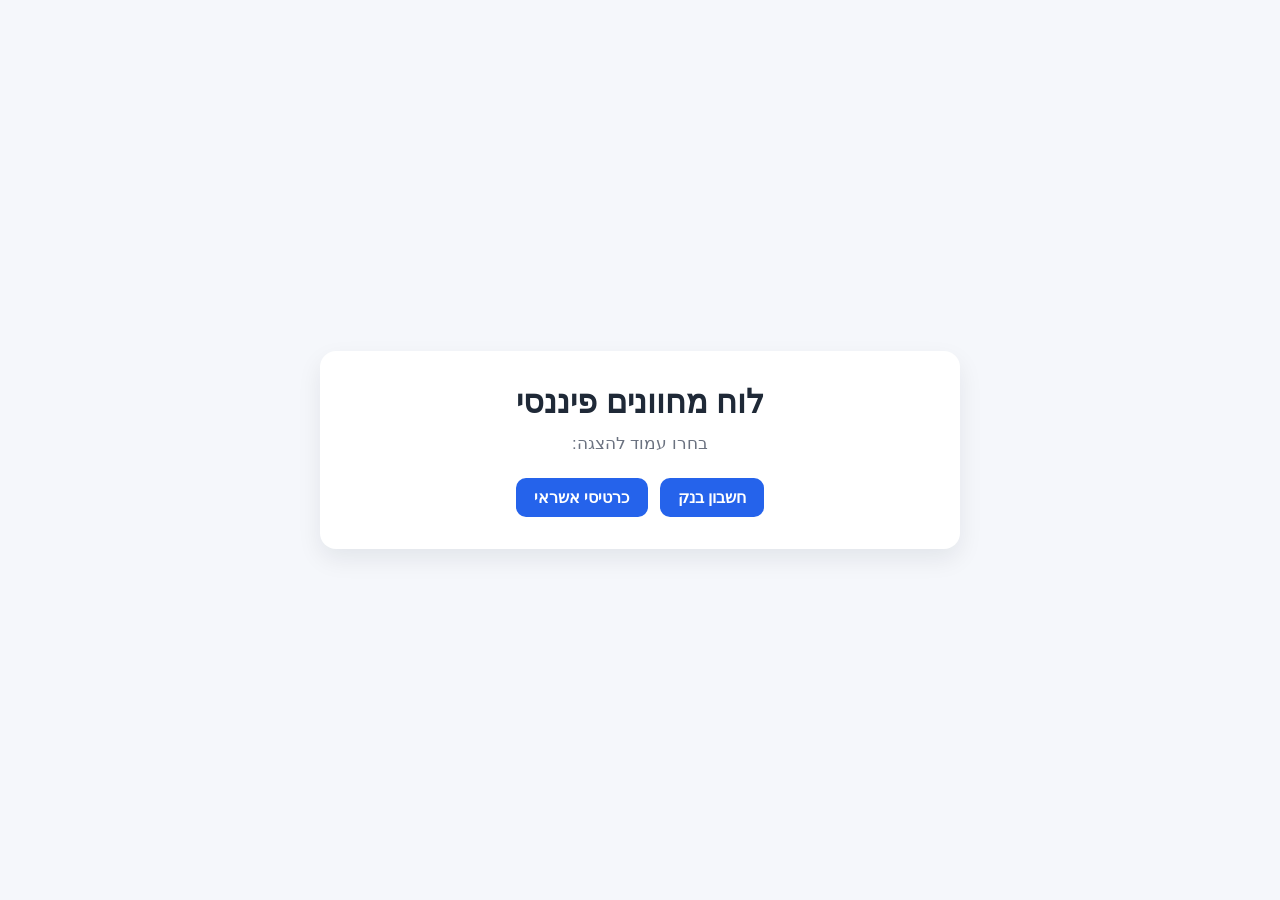
==== index.html @ 8fb2b8dc "Create initial RTL dashboard skeleton pages" ====
<!doctype html>
<html lang="he" dir="rtl">
  <head>
    <meta charset="UTF-8" />
    <meta name="viewport" content="width=device-width, initial-scale=1.0" />
    <title>finance-dashboard-v2</title>
    <link rel="stylesheet" href="style.css" />
  </head>
  <body>
    <main class="container">
      <h1>לוח מחוונים פיננסי</h1>
      <p class="subtitle">בחרו עמוד להצגה:</p>
      <nav class="nav-buttons" aria-label="ניווט ראשי">
        <a class="button" href="bank.html">חשבון בנק</a>
        <a class="button" href="credit.html">כרטיסי אשראי</a>
      </nav>
    </main>
    <script src="app.js"></script>
  </body>
</html>
---- style.css ----
:root {
  color-scheme: light;
  --bg: #f5f7fb;
  --card: #ffffff;
  --text: #1f2937;
  --muted: #6b7280;
  --primary: #2563eb;
  --primary-hover: #1d4ed8;
  --shadow: 0 10px 25px rgba(15, 23, 42, 0.08);
}

* {
  box-sizing: border-box;
}

body {
  margin: 0;
  min-height: 100vh;
  font-family: "Segoe UI", Tahoma, Arial, sans-serif;
  background: var(--bg);
  color: var(--text);
  display: grid;
  place-items: center;
  padding: 24px;
}

.container {
  width: min(100%, 640px);
  background: var(--card);
  border-radius: 16px;
  box-shadow: var(--shadow);
  padding: 32px;
  text-align: center;
}

h1 {
  margin: 0 0 12px;
  font-size: 2rem;
}

.subtitle,
.placeholder {
  margin: 0 0 24px;
  color: var(--muted);
  font-size: 1.05rem;
}

.nav-buttons {
  display: flex;
  gap: 12px;
  justify-content: center;
  flex-wrap: wrap;
}

.button,
.back-link {
  display: inline-flex;
  align-items: center;
  justify-content: center;
  text-decoration: none;
  border-radius: 10px;
  padding: 10px 18px;
  font-weight: 600;
  transition: 0.2s ease;
}

.button {
  background: var(--primary);
  color: #fff;
}

.button:hover,
.button:focus-visible {
  background: var(--primary-hover);
}

.back-link {
  color: var(--primary);
  border: 1px solid #dbeafe;
  background: #eff6ff;
}

.back-link:hover,
.back-link:focus-visible {
  background: #dbeafe;
}
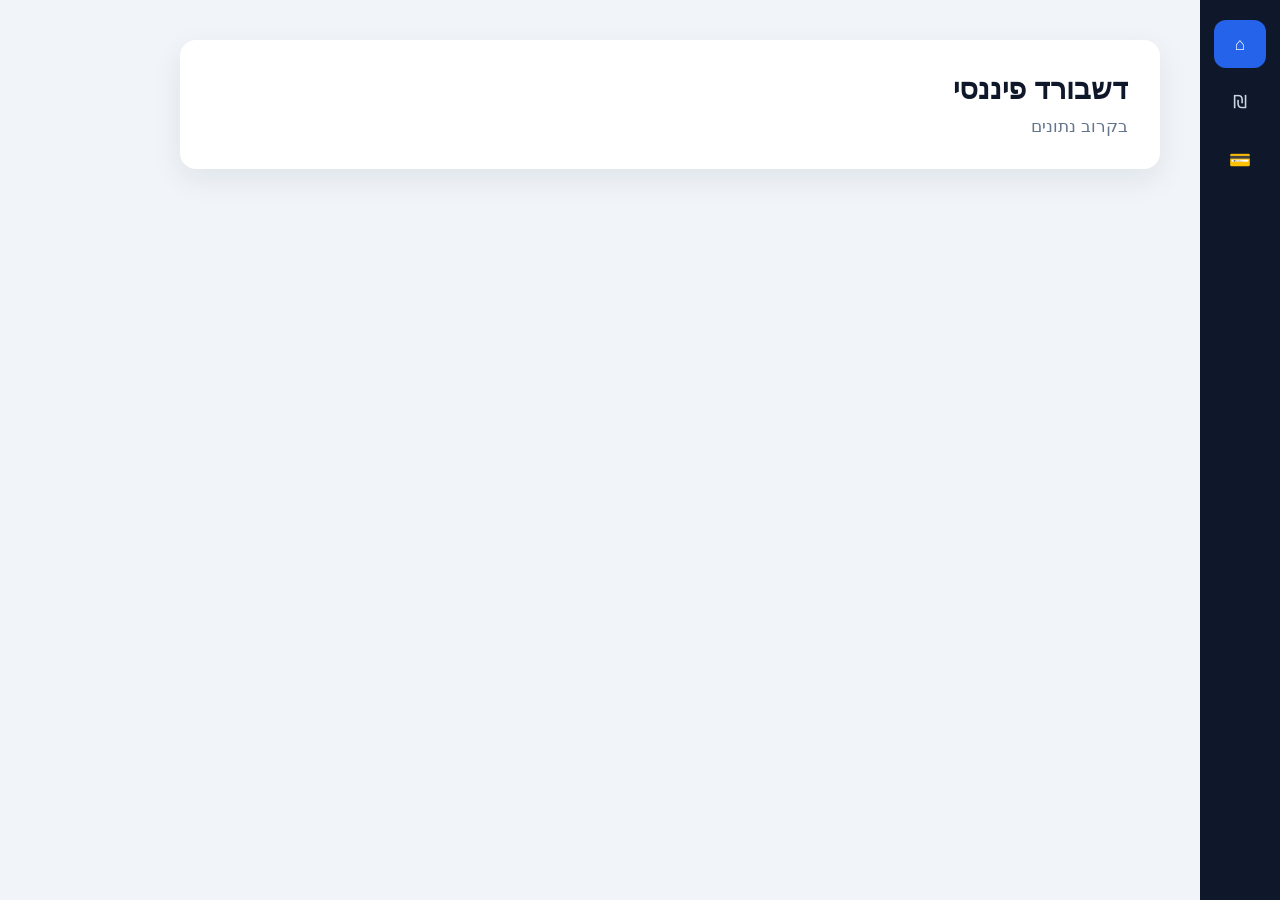
==== commit 4c90be80: "Implement modern RTL layout with expandable sidebar" ====
--- a/index.html
+++ b/index.html
@@ -3,18 +3,32 @@
   <head>
     <meta charset="UTF-8" />
     <meta name="viewport" content="width=device-width, initial-scale=1.0" />
-    <title>finance-dashboard-v2</title>
+    <title>דשבורד | finance-dashboard-v2</title>
     <link rel="stylesheet" href="style.css" />
   </head>
   <body>
-    <main class="container">
-      <h1>לוח מחוונים פיננסי</h1>
-      <p class="subtitle">בחרו עמוד להצגה:</p>
-      <nav class="nav-buttons" aria-label="ניווט ראשי">
-        <a class="button" href="bank.html">חשבון בנק</a>
-        <a class="button" href="credit.html">כרטיסי אשראי</a>
-      </nav>
+    <aside class="sidebar" aria-label="תפריט ניווט">
+      <a class="menu-item active" href="index.html" aria-current="page">
+        <span class="icon" aria-hidden="true">⌂</span>
+        <span class="label">דשבורד</span>
+      </a>
+      <a class="menu-item" href="bank.html">
+        <span class="icon" aria-hidden="true">₪</span>
+        <span class="label">בנק</span>
+      </a>
+      <a class="menu-item" href="credit.html">
+        <span class="icon" aria-hidden="true">💳</span>
+        <span class="label">כרטיסי אשראי</span>
+      </a>
+    </aside>
+
+    <main class="content">
+      <section class="card">
+        <h1>דשבורד פיננסי</h1>
+        <p>בקרוב נתונים</p>
+      </section>
     </main>
+
     <script src="app.js"></script>
   </body>
 </html>
--- a/style.css
+++ b/style.css
@@ -1,86 +1,141 @@
 :root {
-  color-scheme: light;
-  --bg: #f5f7fb;
-  --card: #ffffff;
-  --text: #1f2937;
-  --muted: #6b7280;
-  --primary: #2563eb;
-  --primary-hover: #1d4ed8;
-  --shadow: 0 10px 25px rgba(15, 23, 42, 0.08);
+  --sidebar-bg: #0f172a;
+  --main-bg: #f1f5f9;
+  --card-bg: #ffffff;
+  --accent: #2563eb;
+  --accent-hover: #3b82f6;
+  --text-main: #0f172a;
+  --text-muted: #64748b;
+  --sidebar-collapsed: 80px;
+  --sidebar-expanded: 240px;
+  --radius: 16px;
+  --transition: 0.3s ease;
+  --shadow: 0 10px 30px rgba(15, 23, 42, 0.08);
 }
 
 * {
   box-sizing: border-box;
 }
 
+html,
 body {
   margin: 0;
-  min-height: 100vh;
+  min-height: 100%;
   font-family: "Segoe UI", Tahoma, Arial, sans-serif;
-  background: var(--bg);
-  color: var(--text);
-  display: grid;
-  place-items: center;
-  padding: 24px;
+  background: var(--main-bg);
+  color: var(--text-main);
 }
 
-.container {
-  width: min(100%, 640px);
-  background: var(--card);
-  border-radius: 16px;
+.sidebar {
+  position: fixed;
+  inset: 0 0 0 auto;
+  width: var(--sidebar-collapsed);
+  background: var(--sidebar-bg);
+  display: flex;
+  flex-direction: column;
+  gap: 10px;
+  padding: 20px 14px;
+  transition: width var(--transition);
+  overflow: hidden;
+}
+
+.sidebar:hover {
+  width: var(--sidebar-expanded);
+}
+
+.menu-item {
+  display: flex;
+  align-items: center;
+  gap: 14px;
+  min-height: 48px;
+  border-radius: 12px;
+  color: #cbd5e1;
+  text-decoration: none;
+  padding: 0 12px;
+  white-space: nowrap;
+  transition: background-color var(--transition), color var(--transition);
+}
+
+.menu-item .icon {
+  width: 28px;
+  text-align: center;
+  font-size: 1.1rem;
+  flex-shrink: 0;
+}
+
+.menu-item .label {
+  opacity: 0;
+  transform: translateX(8px);
+  transition: opacity var(--transition), transform var(--transition);
+}
+
+.sidebar:hover .menu-item .label {
+  opacity: 1;
+  transform: translateX(0);
+}
+
+.menu-item:hover {
+  background: rgba(59, 130, 246, 0.16);
+  color: #ffffff;
+}
+
+.menu-item.active {
+  background: var(--accent);
+  color: #ffffff;
+}
+
+.content {
+  min-height: 100vh;
+  margin-right: var(--sidebar-collapsed);
+  padding: 40px;
+  display: grid;
+  align-items: start;
+  transition: margin-right var(--transition);
+}
+
+.sidebar:hover ~ .content {
+  margin-right: var(--sidebar-expanded);
+}
+
+.card {
+  width: min(100%, 980px);
+  background: var(--card-bg);
+  border-radius: var(--radius);
   box-shadow: var(--shadow);
   padding: 32px;
-  text-align: center;
 }
 
 h1 {
-  margin: 0 0 12px;
-  font-size: 2rem;
+  margin: 0 0 10px;
+  font-size: 1.8rem;
 }
 
-.subtitle,
-.placeholder {
-  margin: 0 0 24px;
-  color: var(--muted);
+p {
+  margin: 0;
+  color: var(--text-muted);
   font-size: 1.05rem;
 }
 
-.nav-buttons {
-  display: flex;
-  gap: 12px;
-  justify-content: center;
-  flex-wrap: wrap;
+@media (max-width: 700px) {
+  .sidebar {
+    width: 64px;
+    padding-inline: 8px;
+  }
+
+  .sidebar:hover {
+    width: 210px;
+  }
+
+  .content {
+    margin-right: 64px;
+    padding: 20px;
+  }
+
+  .sidebar:hover ~ .content {
+    margin-right: 210px;
+  }
+
+  .card {
+    padding: 24px;
+  }
 }
-
-.button,
-.back-link {
-  display: inline-flex;
-  align-items: center;
-  justify-content: center;
-  text-decoration: none;
-  border-radius: 10px;
-  padding: 10px 18px;
-  font-weight: 600;
-  transition: 0.2s ease;
-}
-
-.button {
-  background: var(--primary);
-  color: #fff;
-}
-
-.button:hover,
-.button:focus-visible {
-  background: var(--primary-hover);
-}
-
-.back-link {
-  color: var(--primary);
-  border: 1px solid #dbeafe;
-  background: #eff6ff;
-}
-
-.back-link:hover,
-.back-link:focus-visible {
-  background: #dbeafe;
-}
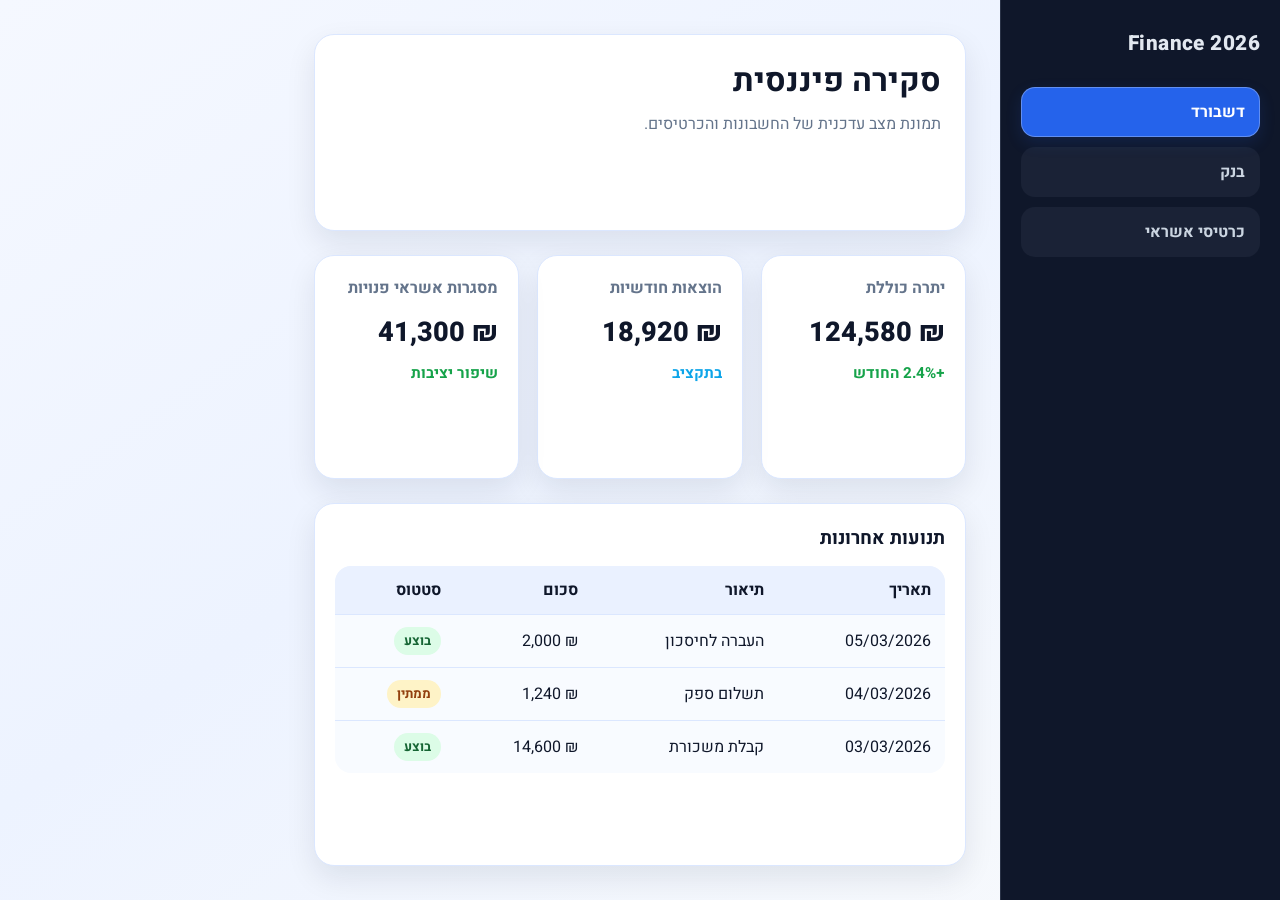
==== commit 7c589ab7: "Rebuild RTL dashboard layout with fixed right sidebar" ====
--- a/index.html
+++ b/index.html
@@ -3,32 +3,80 @@
   <head>
     <meta charset="UTF-8" />
     <meta name="viewport" content="width=device-width, initial-scale=1.0" />
-    <title>דשבורד | finance-dashboard-v2</title>
+    <title>דשבורד פיננסי</title>
     <link rel="stylesheet" href="style.css" />
   </head>
-  <body>
-    <aside class="sidebar" aria-label="תפריט ניווט">
-      <a class="menu-item active" href="index.html" aria-current="page">
-        <span class="icon" aria-hidden="true">⌂</span>
-        <span class="label">דשבורד</span>
-      </a>
-      <a class="menu-item" href="bank.html">
-        <span class="icon" aria-hidden="true">₪</span>
-        <span class="label">בנק</span>
-      </a>
-      <a class="menu-item" href="credit.html">
-        <span class="icon" aria-hidden="true">💳</span>
-        <span class="label">כרטיסי אשראי</span>
-      </a>
-    </aside>
+  <body class="page-dashboard">
+    <div class="app-layout">
+      <aside class="sidebar" aria-label="ניווט ראשי">
+        <h1 class="sidebar-title">Finance 2026</h1>
+        <nav class="sidebar-nav">
+          <a class="nav-link active" href="index.html" aria-current="page">דשבורד</a>
+          <a class="nav-link" href="bank.html">בנק</a>
+          <a class="nav-link" href="credit.html">כרטיסי אשראי</a>
+        </nav>
+      </aside>
 
-    <main class="content">
-      <section class="card">
-        <h1>דשבורד פיננסי</h1>
-        <p>בקרוב נתונים</p>
-      </section>
-    </main>
+      <main class="main-content">
+        <header class="page-header">
+          <h2>סקירה פיננסית</h2>
+          <p>תמונת מצב עדכנית של החשבונות והכרטיסים.</p>
+        </header>
 
-    <script src="app.js"></script>
+        <section class="cards-grid" aria-label="כרטיסי מידע">
+          <article class="card metric-card">
+            <h3>יתרה כוללת</h3>
+            <p class="metric">₪ 124,580</p>
+            <span class="trend up">+2.4% החודש</span>
+          </article>
+
+          <article class="card metric-card">
+            <h3>הוצאות חודשיות</h3>
+            <p class="metric">₪ 18,920</p>
+            <span class="trend neutral">בתקציב</span>
+          </article>
+
+          <article class="card metric-card">
+            <h3>מסגרות אשראי פנויות</h3>
+            <p class="metric">₪ 41,300</p>
+            <span class="trend up">שיפור יציבות</span>
+          </article>
+        </section>
+
+        <section class="card table-card" aria-label="תנועות אחרונות">
+          <h3>תנועות אחרונות</h3>
+          <table>
+            <thead>
+              <tr>
+                <th>תאריך</th>
+                <th>תיאור</th>
+                <th>סכום</th>
+                <th>סטטוס</th>
+              </tr>
+            </thead>
+            <tbody>
+              <tr>
+                <td>05/03/2026</td>
+                <td>העברה לחיסכון</td>
+                <td>₪ 2,000</td>
+                <td><span class="badge success">בוצע</span></td>
+              </tr>
+              <tr>
+                <td>04/03/2026</td>
+                <td>תשלום ספק</td>
+                <td>₪ 1,240</td>
+                <td><span class="badge pending">ממתין</span></td>
+              </tr>
+              <tr>
+                <td>03/03/2026</td>
+                <td>קבלת משכורת</td>
+                <td>₪ 14,600</td>
+                <td><span class="badge success">בוצע</span></td>
+              </tr>
+            </tbody>
+          </table>
+        </section>
+      </main>
+    </div>
   </body>
 </html>
--- a/style.css
+++ b/style.css
@@ -1,16 +1,21 @@
+@import url("https://fonts.googleapis.com/css2?family=Heebo:wght@400;500;700;800&display=swap");
+
 :root {
-  --sidebar-bg: #0f172a;
-  --main-bg: #f1f5f9;
-  --card-bg: #ffffff;
+  --sidebar-width: 280px;
+  --bg: linear-gradient(145deg, #f5f8ff 0%, #edf3ff 45%, #f8fafc 100%);
+  --surface: #ffffff;
+  --surface-soft: #f8fbff;
+  --text: #0f172a;
+  --muted: #64748b;
+  --sidebar: #0f172a;
   --accent: #2563eb;
-  --accent-hover: #3b82f6;
-  --text-main: #0f172a;
-  --text-muted: #64748b;
-  --sidebar-collapsed: 80px;
-  --sidebar-expanded: 240px;
-  --radius: 16px;
-  --transition: 0.3s ease;
-  --shadow: 0 10px 30px rgba(15, 23, 42, 0.08);
+  --accent-hover: #1d4ed8;
+  --border: #dbe7ff;
+  --radius-lg: 20px;
+  --radius-md: 16px;
+  --shadow-card: 0 12px 30px rgba(15, 23, 42, 0.09);
+  --shadow-soft: 0 6px 16px rgba(37, 99, 235, 0.15);
+  --transition: 220ms ease;
 }
 
 * {
@@ -21,121 +26,236 @@
 body {
   margin: 0;
   min-height: 100%;
-  font-family: "Segoe UI", Tahoma, Arial, sans-serif;
-  background: var(--main-bg);
-  color: var(--text-main);
+}
+
+body {
+  font-family: "Heebo", "Segoe UI", Tahoma, Arial, sans-serif;
+  direction: rtl;
+  color: var(--text);
+  background: var(--bg);
+}
+
+.app-layout {
+  min-height: 100vh;
+  display: grid;
+  grid-template-columns: 1fr var(--sidebar-width);
 }
 
 .sidebar {
   position: fixed;
-  inset: 0 0 0 auto;
-  width: var(--sidebar-collapsed);
-  background: var(--sidebar-bg);
+  top: 0;
+  right: 0;
+  width: var(--sidebar-width);
+  height: 100vh;
+  background: var(--sidebar);
+  color: #e2e8f0;
   display: flex;
   flex-direction: column;
+  gap: 28px;
+  padding: 28px 20px;
+  border-left: 1px solid rgba(148, 163, 184, 0.2);
+}
+
+.sidebar-title {
+  margin: 0;
+  font-size: 1.3rem;
+  font-weight: 800;
+  letter-spacing: 0.02em;
+}
+
+.sidebar-nav {
+  display: grid;
   gap: 10px;
-  padding: 20px 14px;
-  transition: width var(--transition);
+}
+
+.nav-link {
+  display: block;
+  text-decoration: none;
+  color: #cbd5e1;
+  background: rgba(148, 163, 184, 0.08);
+  border: 1px solid transparent;
+  border-radius: 14px;
+  padding: 12px 14px;
+  font-weight: 700;
+  transition: background-color var(--transition), color var(--transition),
+    transform var(--transition), border-color var(--transition);
+}
+
+.nav-link:hover {
+  color: #ffffff;
+  background: rgba(37, 99, 235, 0.24);
+  border-color: rgba(37, 99, 235, 0.38);
+  transform: translateX(-2px);
+}
+
+.nav-link.active {
+  color: #ffffff;
+  background: var(--accent);
+  border-color: rgba(255, 255, 255, 0.28);
+  box-shadow: var(--shadow-soft);
+}
+
+.main-content {
+  grid-column: 1;
+  margin-right: var(--sidebar-width);
+  padding: 34px;
+  display: grid;
+  gap: 24px;
+}
+
+.page-header {
+  background: var(--surface);
+  border-radius: var(--radius-lg);
+  box-shadow: var(--shadow-card);
+  padding: 22px 24px;
+  border: 1px solid var(--border);
+}
+
+.page-header h2 {
+  margin: 0 0 8px;
+  font-size: clamp(1.4rem, 2.6vw, 2rem);
+}
+
+.page-header p {
+  margin: 0;
+  color: var(--muted);
+}
+
+.cards-grid {
+  display: grid;
+  grid-template-columns: repeat(3, minmax(0, 1fr));
+  gap: 18px;
+}
+
+.card {
+  background: var(--surface);
+  border: 1px solid var(--border);
+  border-radius: var(--radius-lg);
+  box-shadow: var(--shadow-card);
+}
+
+.metric-card {
+  padding: 20px;
+}
+
+.metric-card h3 {
+  margin: 0 0 12px;
+  color: var(--muted);
+  font-size: 1rem;
+}
+
+.metric {
+  margin: 0;
+  font-size: 1.7rem;
+  font-weight: 800;
+}
+
+.trend {
+  display: inline-block;
+  margin-top: 10px;
+  font-weight: 700;
+  font-size: 0.95rem;
+}
+
+.trend.up {
+  color: #16a34a;
+}
+
+.trend.neutral {
+  color: #0ea5e9;
+}
+
+.trend.pending {
+  color: #f59e0b;
+}
+
+.table-card {
+  padding: 20px;
+}
+
+.table-card h3 {
+  margin: 0 0 14px;
+}
+
+table {
+  width: 100%;
+  border-collapse: collapse;
+  background: var(--surface-soft);
+  border-radius: var(--radius-md);
   overflow: hidden;
 }
 
-.sidebar:hover {
-  width: var(--sidebar-expanded);
-}
-
-.menu-item {
-  display: flex;
-  align-items: center;
-  gap: 14px;
-  min-height: 48px;
-  border-radius: 12px;
-  color: #cbd5e1;
-  text-decoration: none;
-  padding: 0 12px;
-  white-space: nowrap;
-  transition: background-color var(--transition), color var(--transition);
-}
-
-.menu-item .icon {
-  width: 28px;
-  text-align: center;
-  font-size: 1.1rem;
-  flex-shrink: 0;
-}
-
-.menu-item .label {
-  opacity: 0;
-  transform: translateX(8px);
-  transition: opacity var(--transition), transform var(--transition);
-}
-
-.sidebar:hover .menu-item .label {
-  opacity: 1;
-  transform: translateX(0);
-}
-
-.menu-item:hover {
-  background: rgba(59, 130, 246, 0.16);
-  color: #ffffff;
-}
-
-.menu-item.active {
-  background: var(--accent);
-  color: #ffffff;
-}
-
-.content {
-  min-height: 100vh;
-  margin-right: var(--sidebar-collapsed);
-  padding: 40px;
-  display: grid;
-  align-items: start;
-  transition: margin-right var(--transition);
-}
-
-.sidebar:hover ~ .content {
-  margin-right: var(--sidebar-expanded);
-}
-
-.card {
-  width: min(100%, 980px);
-  background: var(--card-bg);
-  border-radius: var(--radius);
-  box-shadow: var(--shadow);
-  padding: 32px;
-}
-
-h1 {
-  margin: 0 0 10px;
-  font-size: 1.8rem;
-}
-
-p {
-  margin: 0;
-  color: var(--text-muted);
-  font-size: 1.05rem;
-}
-
-@media (max-width: 700px) {
+thead {
+  background: #eaf1ff;
+}
+
+th,
+td {
+  text-align: right;
+  padding: 12px 14px;
+  border-bottom: 1px solid var(--border);
+}
+
+tbody tr:last-child td {
+  border-bottom: none;
+}
+
+tbody tr:hover {
+  background: #eef4ff;
+}
+
+.badge {
+  display: inline-block;
+  border-radius: 999px;
+  padding: 4px 10px;
+  font-size: 0.82rem;
+  font-weight: 700;
+}
+
+.badge.success {
+  background: #dcfce7;
+  color: #166534;
+}
+
+.badge.pending {
+  background: #fef3c7;
+  color: #92400e;
+}
+
+@media (max-width: 1024px) {
+  :root {
+    --sidebar-width: 232px;
+  }
+
+  .cards-grid {
+    grid-template-columns: repeat(2, minmax(0, 1fr));
+  }
+}
+
+@media (max-width: 760px) {
+  .app-layout {
+    grid-template-columns: 1fr;
+  }
+
   .sidebar {
-    width: 64px;
-    padding-inline: 8px;
-  }
-
-  .sidebar:hover {
-    width: 210px;
-  }
-
-  .content {
-    margin-right: 64px;
-    padding: 20px;
-  }
-
-  .sidebar:hover ~ .content {
-    margin-right: 210px;
-  }
-
-  .card {
-    padding: 24px;
-  }
-}
+    position: static;
+    width: 100%;
+    height: auto;
+    border-left: none;
+  }
+
+  .main-content {
+    margin-right: 0;
+    padding: 18px;
+  }
+
+  .cards-grid {
+    grid-template-columns: 1fr;
+  }
+
+  th,
+  td {
+    font-size: 0.9rem;
+    padding: 10px;
+  }
+}
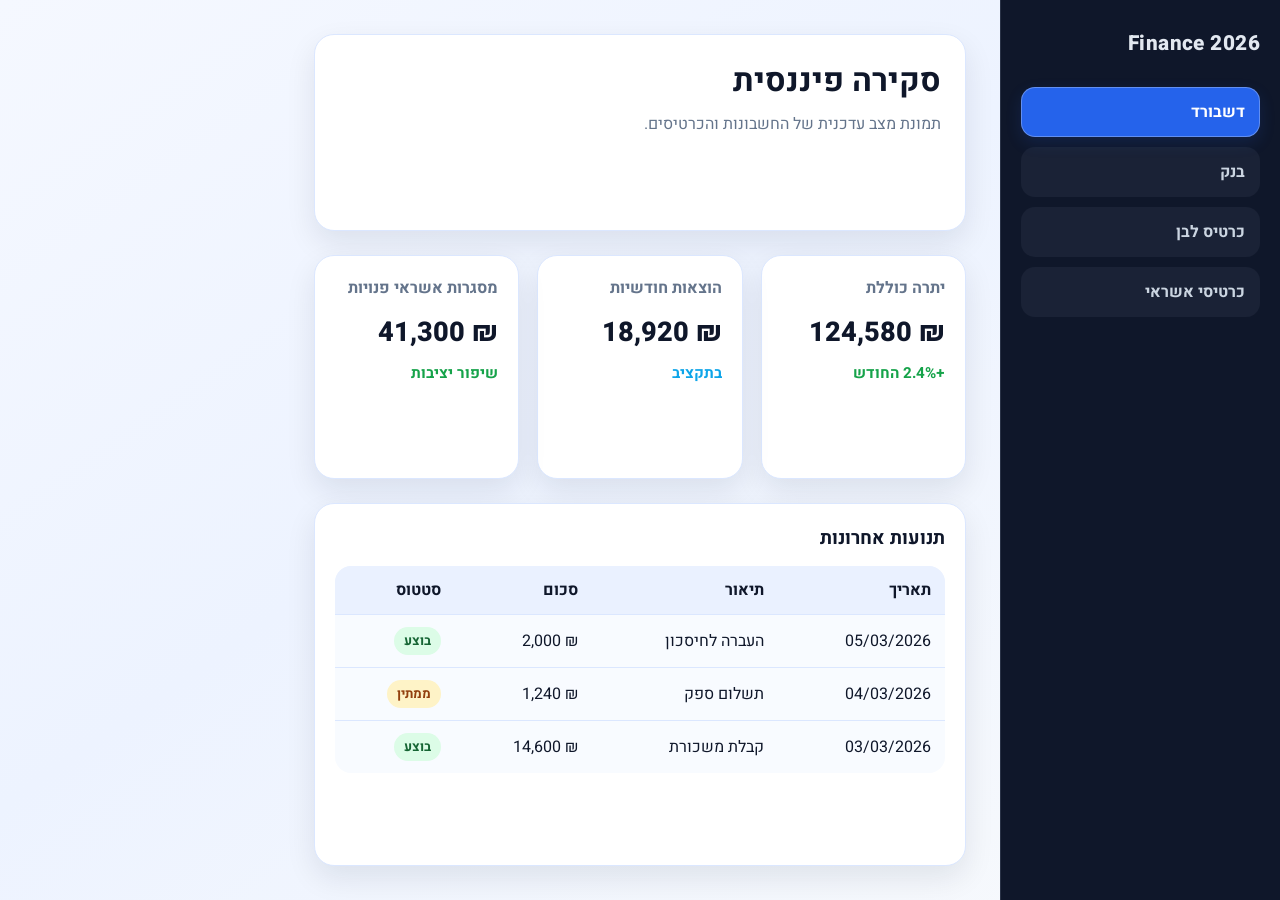
==== commit c2ec66c0: "Wire card_white page to sourceFilter and add sidebar link" ====
--- a/index.html
+++ b/index.html
@@ -13,6 +13,7 @@
         <nav class="sidebar-nav">
           <a class="nav-link active" href="index.html" aria-current="page">דשבורד</a>
           <a class="nav-link" href="bank.html">בנק</a>
+          <a class="nav-link" href="card_white.html">כרטיס לבן</a>
           <a class="nav-link" href="credit.html">כרטיסי אשראי</a>
         </nav>
       </aside>
@@ -78,5 +79,6 @@
         </section>
       </main>
     </div>
+    <script src="data-loader.js"></script>
   </body>
 </html>
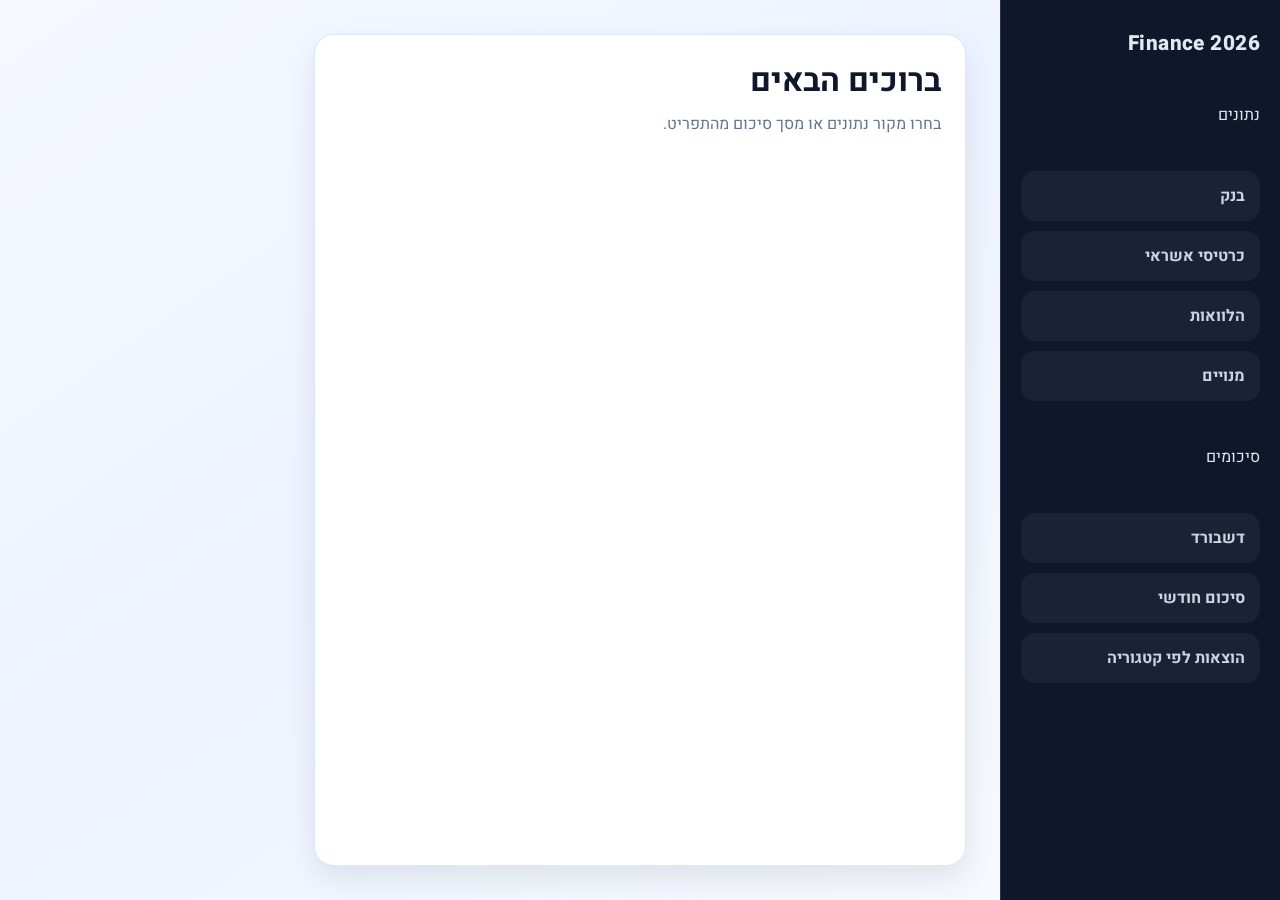
==== commit 2c852282: "Merge branch 'main' into codex/update-style.css-for-modern-fintech-design-m1uzpo" ====
--- a/index.html
+++ b/index.html
@@ -6,77 +6,32 @@
     <title>דשבורד פיננסי</title>
     <link rel="stylesheet" href="style.css" />
   </head>
-  <body class="page-dashboard">
+  <body class="page-home">
     <div class="app-layout">
       <aside class="sidebar" aria-label="ניווט ראשי">
         <h1 class="sidebar-title">Finance 2026</h1>
-        <nav class="sidebar-nav">
-          <a class="nav-link active" href="index.html" aria-current="page">דשבורד</a>
+
+        <p>נתונים</p>
+        <nav class="sidebar-nav" aria-label="נתונים">
           <a class="nav-link" href="bank.html">בנק</a>
-          <a class="nav-link" href="card_white.html">כרטיס לבן</a>
           <a class="nav-link" href="credit.html">כרטיסי אשראי</a>
+          <a class="nav-link" href="loans.html">הלוואות</a>
+          <a class="nav-link" href="subscriptions.html">מנויים</a>
+        </nav>
+
+        <p>סיכומים</p>
+        <nav class="sidebar-nav" aria-label="סיכומים">
+          <a class="nav-link" href="dashboard.html">דשבורד</a>
+          <a class="nav-link" href="monthly-summary.html">סיכום חודשי</a>
+          <a class="nav-link" href="category-summary.html">הוצאות לפי קטגוריה</a>
         </nav>
       </aside>
 
       <main class="main-content">
         <header class="page-header">
-          <h2>סקירה פיננסית</h2>
-          <p>תמונת מצב עדכנית של החשבונות והכרטיסים.</p>
+          <h2>ברוכים הבאים</h2>
+          <p>בחרו מקור נתונים או מסך סיכום מהתפריט.</p>
         </header>
-
-        <section class="cards-grid" aria-label="כרטיסי מידע">
-          <article class="card metric-card">
-            <h3>יתרה כוללת</h3>
-            <p class="metric">₪ 124,580</p>
-            <span class="trend up">+2.4% החודש</span>
-          </article>
-
-          <article class="card metric-card">
-            <h3>הוצאות חודשיות</h3>
-            <p class="metric">₪ 18,920</p>
-            <span class="trend neutral">בתקציב</span>
-          </article>
-
-          <article class="card metric-card">
-            <h3>מסגרות אשראי פנויות</h3>
-            <p class="metric">₪ 41,300</p>
-            <span class="trend up">שיפור יציבות</span>
-          </article>
-        </section>
-
-        <section class="card table-card" aria-label="תנועות אחרונות">
-          <h3>תנועות אחרונות</h3>
-          <table>
-            <thead>
-              <tr>
-                <th>תאריך</th>
-                <th>תיאור</th>
-                <th>סכום</th>
-                <th>סטטוס</th>
-              </tr>
-            </thead>
-            <tbody>
-              <tr>
-                <td>05/03/2026</td>
-                <td>העברה לחיסכון</td>
-                <td>₪ 2,000</td>
-                <td><span class="badge success">בוצע</span></td>
-              </tr>
-              <tr>
-                <td>04/03/2026</td>
-                <td>תשלום ספק</td>
-                <td>₪ 1,240</td>
-                <td><span class="badge pending">ממתין</span></td>
-              </tr>
-              <tr>
-                <td>03/03/2026</td>
-                <td>קבלת משכורת</td>
-                <td>₪ 14,600</td>
-                <td><span class="badge success">בוצע</span></td>
-              </tr>
-            </tbody>
-          </table>
-        </section>
       </main>
     </div>
     <script src="data-loader.js"></script>
